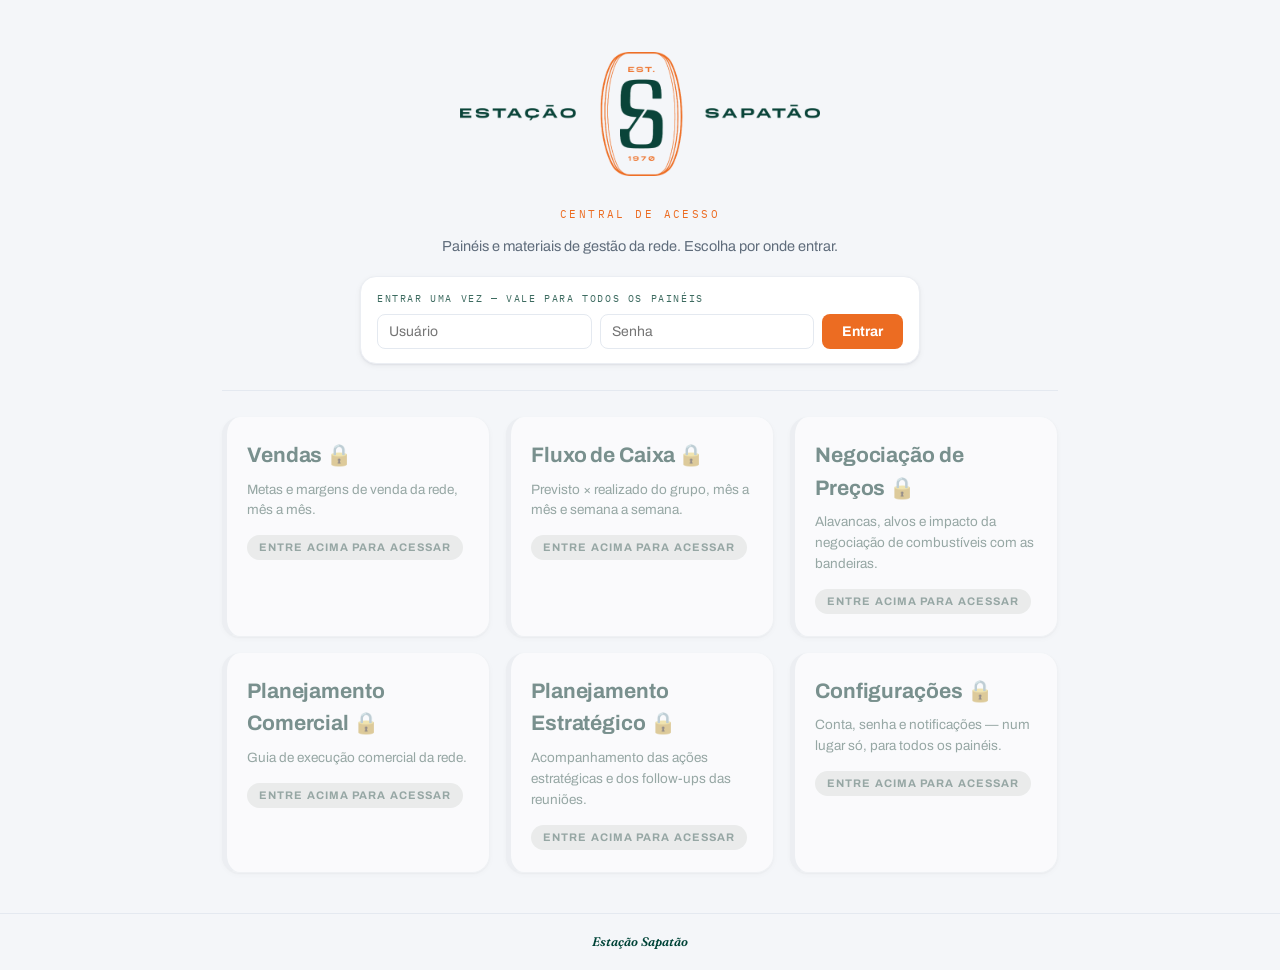
==== configuracoes/index.html @ ee051cf7 "feat: senha conferida por PBKDF2 com sal por usuário (fim do SHA-256 puro) - auth.js v3: usuarios.js" ====
<!DOCTYPE html>
<html lang="pt-BR">
<head>
<meta charset="UTF-8">
<meta name="viewport" content="width=device-width, initial-scale=1.0">
<meta name="color-scheme" content="light">
<title>Configurações — Estação Sapatão</title>
<meta name="theme-color" content="#004438">
<link rel="icon" href="data:image/svg+xml,%3Csvg%20xmlns%3D%22http%3A//www.w3.org/2000/svg%22%20viewBox%3D%220%200%20512%20512%22%3E%20%3Cdefs%3E%20%3ClinearGradient%20id%3D%22bg%22%20x1%3D%220%22%20y1%3D%220%22%20x2%3D%221%22%20y2%3D%221%22%3E%20%3Cstop%20offset%3D%220%22%20stop-color%3D%22%230B5748%22/%3E%20%3Cstop%20offset%3D%221%22%20stop-color%3D%22%2300332A%22/%3E%20%3C/linearGradient%3E%20%3C/defs%3E%20%3Crect%20width%3D%22512%22%20height%3D%22512%22%20fill%3D%22url(%23bg)%22/%3E%20%3Ccircle%20cx%3D%22256%22%20cy%3D%22186%22%20r%3D%2278%22%20fill%3D%22none%22%20stroke%3D%22%23F5F3EC%22%20stroke-width%3D%2230%22/%3E%20%3Cpath%20d%3D%22M130%20420%20q126%20-150%20252%200%22%20fill%3D%22none%22%20stroke%3D%22%23F5F3EC%22%20stroke-width%3D%2230%22%20stroke-linecap%3D%22round%22/%3E%20%3Ccircle%20cx%3D%22256%22%20cy%3D%22186%22%20r%3D%2226%22%20fill%3D%22%23EC6C22%22/%3E%20%3C/svg%3E">
<link rel="preconnect" href="https://fonts.googleapis.com">
<link href="https://fonts.googleapis.com/css2?family=Fraunces:ital,opsz,wght@0,9..144,600;1,9..144,600&family=Archivo:wght@400;500;600;700&family=IBM+Plex+Mono:wght@500;600&display=swap" rel="stylesheet">
<script>window.SAPATAO_APP='config';</script>
<script src="../roadmap/auth.js"></script>
<style>
:root{
  color-scheme:light;
  --fundo:#EBEBEA;--card:#FFFFFF;--verde:#004438;--verde-escuro:#00352C;--verde-suave:#3D6B60;
  --laranja:#EC6C22;--laranja-escuro:#C2531A;--linha:#D8D8D3;
}
*{margin:0;padding:0;box-sizing:border-box}
body{font-family:'Archivo',sans-serif;background:var(--fundo);color:var(--verde);line-height:1.55;font-size:15.5px}
.wrap{max-width:760px;margin:0 auto;padding:30px 18px 70px}
.eyebrow{font-family:'IBM Plex Mono',monospace;font-size:11px;letter-spacing:.2em;text-transform:uppercase;color:var(--laranja);margin-bottom:10px}
h1{font-family:'Fraunces',serif;font-weight:600;font-size:clamp(27px,5vw,38px);line-height:1.1}
h1 span{color:var(--laranja);font-style:italic}
.sub{color:var(--verde-suave);margin-top:10px;font-size:14.5px}
h3{font-family:'Archivo',sans-serif;font-weight:700;font-size:13px;text-transform:uppercase;letter-spacing:.14em;color:var(--laranja-escuro);margin:26px 0 8px;border-bottom:2px solid var(--laranja);display:inline-block;padding-bottom:3px}
.card{background:var(--card);border:1px solid var(--linha);border-radius:10px;padding:16px 18px;margin:10px 0}
.lead{color:var(--verde-suave);font-size:14px;margin-bottom:10px}
.pill{display:inline-block;font-family:'IBM Plex Mono',monospace;font-size:11px;font-weight:600;letter-spacing:.06em;padding:2px 8px;border-radius:20px;background:#E3EAE7;color:var(--verde);text-transform:uppercase}
.pill.ok{background:#E7F2EA;color:#1D6B3C}
.pill.off{background:#F9DEDC;color:#8C1D18}
table{width:100%;border-collapse:collapse;font-size:13px}
th{font-weight:700;text-transform:uppercase;letter-spacing:.08em;font-size:10.5px;text-align:left;background:#F4F4F2;color:var(--verde);padding:8px;border-bottom:2px solid var(--laranja)}
td{padding:8px;border-bottom:1px solid var(--linha);vertical-align:middle;white-space:nowrap}
tr:last-child td{border-bottom:none}
.tbl{overflow-x:auto;border:1px solid var(--linha);border-radius:10px;background:var(--card)}
.us-tbl select,.us-tbl input[type=text]{font-family:'Archivo',sans-serif;font-size:12.5px;border:1px solid var(--linha);border-radius:6px;padding:5px 7px;background:#fff;color:var(--verde);max-width:130px}
.us-mini{font-family:'Archivo',sans-serif;font-weight:600;font-size:12px;color:var(--verde);background:#fff;border:1px solid var(--linha);border-radius:14px;padding:4px 11px;cursor:pointer}
.us-mini:hover{border-color:var(--verde-suave)}
.campo{width:100%;font-family:'Archivo',sans-serif;font-size:14px;border:1px solid var(--linha);border-radius:8px;padding:9px 11px;background:#fff;color:var(--verde);margin:4px 0}
.campo-mono{font-family:'IBM Plex Mono',monospace;font-size:12.5px}
.btn{font-family:'Archivo',sans-serif;font-weight:700;font-size:13px;color:#fff;background:var(--verde);border:none;border-radius:8px;padding:9px 16px;cursor:pointer;margin-top:8px}
.btn:hover{background:var(--verde-escuro)}
.btn.destaque{background:var(--laranja)}
.btn.sec{background:#fff;color:#8C1D18;border:1px solid #E8B3AE}
.topbar{display:flex;position:sticky;top:0;z-index:70;background:#fff;color:#16211C;padding:12px 16px;align-items:center;gap:12px;min-height:58px;box-sizing:border-box}
.topbar button{background:#fff;border:1px solid #E4E9F0;border-radius:12px;color:#16211C;font-size:18px;line-height:1;padding:6px 10px;cursor:pointer}
.topbar .t{font-family:'Archivo',sans-serif;font-weight:700;font-size:16px;flex:1;color:#16211C}
.campo:focus,.us-tbl select:focus{outline:2px solid var(--laranja);outline-offset:1px}
.zm-seg{display:flex;gap:6px;flex-wrap:wrap}
.zm-seg button{font-family:'Archivo',sans-serif;font-weight:700;font-size:13px;padding:8px 14px;border-radius:999px;border:1px solid #E4E9F0;background:#fff;color:#16211C;cursor:pointer;box-shadow:0 1px 2px rgba(16,24,40,.06)}
.zm-seg button[aria-pressed="true"]{background:var(--laranja);border-color:var(--laranja);color:#fff}
</style>
<link rel="stylesheet" href="../tema.css">
</head>
<body>
<div class="topbar">
  <button type="button" onclick="location.href='../index.html'" aria-label="Voltar à central de acessos" title="Central de acessos">&#8592;</button>
  <div class="t">Configura&ccedil;&otilde;es</div>
</div>
<div class="wrap">
  <div class="eyebrow">Estação Sapatão · Ajustes</div>
  <h1>Configurações</h1>
  <p class="sub">Conta, sincronização e usuários — num lugar só, para todos os painéis.</p>

  <h3>Minha conta</h3>
  <div class="card">
    <p style="margin-bottom:10px">Conectado como <b id="ct-nome">—</b> <span class="pill" id="ct-papel" hidden>admin</span></p>
    <button type="button" class="btn sec" style="margin-top:0" onclick="window.sapataoSair()">Sair — pedir usuário e senha de novo</button>
  </div>
  <div class="card" style="max-width:430px">
    <p class="lead" style="margin-bottom:8px"><b style="color:var(--verde)">Trocar a minha senha.</b> Vale para todos os painéis. Precisa da chave de publicação neste aparelho.</p>
    <input type="password" class="campo" id="sn-atual" placeholder="Senha atual" autocomplete="off">
    <input type="password" class="campo" id="sn-nova" placeholder="Senha nova (mínimo 6 caracteres)" autocomplete="off">
    <input type="password" class="campo" id="sn-conf" placeholder="Repetir a senha nova" autocomplete="off">
    <button type="button" class="btn" id="sn-trocar">Alterar minha senha</button>
    <p class="lead" id="sn-msg" style="margin-top:8px;margin-bottom:0"></p>
  </div>

  <h3>Tamanho na tela</h3>
  <div class="card" style="max-width:520px">
    <p class="lead" style="margin-bottom:10px">Escolha o tamanho dos painéis <b>neste aparelho</b> — fica salvo só neste navegador e vale para todos os painéis. Em telas largas o site já reduz um pouco sozinho; aqui você ajusta por cima.</p>
    <div class="zm-seg" id="zm-seg" role="group" aria-label="Tamanho na tela">
      <button type="button" data-z="0.8">Menor</button>
      <button type="button" data-z="0.9">Compacto</button>
      <button type="button" data-z="1">Padrão</button>
      <button type="button" data-z="1.1">Maior</button>
    </div>
    <p class="lead" id="zm-msg" style="margin-top:8px;margin-bottom:0"></p>
  </div>

  <h3 id="notificacoes">Notificações no celular</h3>
  <div class="card" style="max-width:520px">
    <p class="lead" style="margin-bottom:8px">Receba a notificação oficial do aparelho quando acontecer algo nos painéis: follow-ups, ações concluídas ou reabertas, prazos renegociados e lembretes de prazo. <b>No iPhone:</b> primeiro adicione o site à Tela de Início (Compartilhar &rarr; Adicionar à Tela de Início) e abra por lá.</p>
    <p style="margin-bottom:10px">Neste aparelho: <span class="pill" id="np-status">verificando&hellip;</span></p>
    <button type="button" class="btn" id="np-ativar" hidden>Ativar notificações neste aparelho</button>
    <button type="button" class="btn sec" id="np-desativar" hidden>Desativar neste aparelho</button>
    <div id="np-prefs" hidden style="margin-top:12px">
      <p class="lead" style="margin-bottom:6px"><b style="color:var(--verde)">O que avisar neste aparelho:</b></p>
      <label style="display:block;margin:5px 0;cursor:pointer"><input type="checkbox" id="np-p-fu" checked> Novos follow-ups</label>
      <label style="display:block;margin:5px 0;cursor:pointer"><input type="checkbox" id="np-p-est" checked> Ações concluídas ou reabertas</label>
      <label style="display:block;margin:5px 0;cursor:pointer"><input type="checkbox" id="np-p-rng" checked> Prazos renegociados</label>
      <p class="lead" style="margin:10px 0 2px"><b style="color:var(--verde)">Lembrete diário de prazos:</b></p>
      <label style="display:block;margin:5px 0 5px 18px;cursor:pointer"><input type="checkbox" id="np-p-przo7" checked> 7 dias antes</label>
      <label style="display:block;margin:5px 0 5px 18px;cursor:pointer"><input type="checkbox" id="np-p-przo1" checked> Na véspera</label>
      <label style="display:block;margin:5px 0 5px 18px;cursor:pointer"><input type="checkbox" id="np-p-przo0" checked> No dia do vencimento</label>
      <label style="display:block;margin:5px 0 5px 18px;cursor:pointer"><input type="checkbox" id="np-p-przoat" checked> Quando atrasar</label>
    </div>
    <p class="lead" id="np-msg" style="margin-top:8px;margin-bottom:0"></p>
  </div>

  <div id="sec-admin" hidden>
    <h3>Sincronização (nuvem)</h3>
    <div class="card">
      <p style="margin-bottom:6px">Chave de publicação neste aparelho: <span class="pill" id="cs-token">—</span></p>
      <p style="margin-bottom:10px">Chave dos dados (criptografia) neste aparelho: <span class="pill" id="cs-dek">—</span></p>
      <div id="cs-tem" hidden>
        <button type="button" class="btn sec" style="margin-top:0" id="cs-remover">Remover a chave de publicação deste aparelho</button>
      </div>
      <div id="cs-sem" hidden>
        <p class="lead">Cole a chave de publicação (fine-grained token do GitHub, Contents Read/Write só neste repositório):</p>
        <input type="password" class="campo campo-mono" id="cs-campo" placeholder="Chave de publicação" autocomplete="off">
        <button type="button" class="btn" id="cs-salvar">Salvar chave neste aparelho</button>
      </div>
      <p class="lead" id="cs-msg" style="margin-top:8px;margin-bottom:0"></p>
    </div>

    <h3>Fluxo de Caixa</h3>
    <div class="card" style="max-width:520px">
      <p class="lead" style="margin-bottom:8px">Publique a versão mais nova da ferramenta — escolha o arquivo <b>fluxo_caixa_rede.html</b>. Ele é comprimido e cifrado aqui no navegador antes de subir; só quem tem a chave dos dados consegue abrir.</p>
      <input type="file" id="fx-arq" accept=".html,text/html" style="margin:6px 0 10px;max-width:100%">
      <button type="button" class="btn" id="fx-publicar" style="margin-top:0">Cifrar e publicar</button>
      <p class="lead" id="fx-msg" style="margin-top:8px;margin-bottom:0"></p>
    </div>

    <h3>Negociação de Preços</h3>
    <div class="card" style="max-width:520px">
      <p class="lead" style="margin-bottom:8px">Publique a versão mais nova da ferramenta de negociação — escolha o arquivo <b>HTML</b> exportado do Claude (Cowork). Ele é comprimido e cifrado aqui no navegador antes de subir; só quem tem a chave dos dados consegue abrir.</p>
      <input type="file" id="ng-arq" accept=".html,text/html" style="margin:6px 0 10px;max-width:100%">
      <button type="button" class="btn" id="ng-publicar" style="margin-top:0">Cifrar e publicar</button>
      <p class="lead" id="ng-msg" style="margin-top:8px;margin-bottom:0"></p>
    </div>

    <h3>Vendas</h3>
    <div class="card" style="max-width:520px">
      <p class="lead" style="margin-bottom:8px">Publique os dados do mês — cole aqui o conteúdo do <b>dados-metas-margens.json</b> gerado a partir do relatório do Argo (ou escolha o arquivo). Ele é cifrado aqui no navegador antes de subir; só quem tem a chave dos dados consegue abrir. As regras de preparação estão em <b>painel-operacional-regras.md</b>.</p>
      <textarea id="op-txt" rows="6" spellcheck="false" placeholder='Cole o JSON aqui — começa com {"meta": …' style="width:100%;box-sizing:border-box;font-family:'IBM Plex Mono',monospace;font-size:12px;line-height:1.4;padding:10px 12px;border:1px solid #E4E9F0;border-radius:12px;background:#fff;color:#16211C;resize:vertical;margin:6px 0 8px"></textarea>
      <div style="display:flex;gap:8px;flex-wrap:wrap;align-items:center;margin-bottom:10px">
        <button type="button" class="btn" id="op-colar" style="margin-top:0;background:#fff;color:#16211C;border:1px solid #E4E9F0">Colar da área de transferência</button>
        <span class="lead" style="margin:0">ou</span>
        <input type="file" id="op-arq" accept=".json,application/json" style="max-width:100%">
      </div>
      <button type="button" class="btn" id="op-publicar" style="margin-top:0">Cifrar e publicar</button>
      <p class="lead" id="op-msg" style="margin-top:8px;margin-bottom:0"></p>
    </div>

    <h3>Usuários e permissões</h3>
    <p class="lead">Cada pessoa entra com o próprio usuário e senha. Permissão por painel: em Vendas, no Fluxo de Caixa e na Negociação de Preços é <b>Acessa</b> ou <b>Sem acesso</b>; nos Planejamentos é <b>Edita</b>, <b>Só follow-ups</b> (só no Estratégico), <b>Só lê</b> ou <b>Sem acesso</b>. Admin acessa e edita tudo.</p>
    <div class="card">
      <div class="tbl"><table class="us-tbl" id="us-tbl"></table></div>
      <div style="margin-top:10px;display:flex;gap:8px;flex-wrap:wrap">
        <button type="button" class="btn" id="us-add" style="margin-top:0">+ Adicionar usuário</button>
        <button type="button" class="btn destaque" id="us-salvar" style="margin-top:0">Salvar alterações</button>
      </div>
      <p class="lead" id="us-msg" style="margin-top:10px;margin-bottom:0"></p>
    </div>
  </div>
</div>

<script>
(function(){
const API_US='https://api.github.com/repos/samuelfelipe-sketch/painel-estacao-operacional/contents/roadmap/usuarios.json';
function b64enc(str){return btoa(unescape(encodeURIComponent(str)));}
function b64dec(str){return decodeURIComponent(escape(atob(str.replace(/\s/g,''))));}
function esc(s){return (s||'').replace(/&/g,'&amp;').replace(/</g,'&lt;').replace(/>/g,'&gt;').replace(/"/g,'&quot;');}
function token(){return window.sapataoChave.token();}

function pinta(){
  const A=window.sapataoAuth;
  if(A&&A.user){
    document.getElementById('ct-nome').textContent=A.user.nome;
    document.getElementById('ct-papel').hidden=!A.user.admin;
    document.getElementById('sec-admin').hidden=!A.user.admin;
    if(A.user.admin){pintaChaves();usCarrega();}
  }
}
function pintaChaves(){
  const t=!!token(),d=!!window.sapataoCofre.dek();
  const ct=document.getElementById('cs-token');ct.textContent=t?'presente':'ausente';ct.className='pill '+(t?'ok':'off');
  const cd=document.getElementById('cs-dek');cd.textContent=d?'presente':'ausente';cd.className='pill '+(d?'ok':'off');
  document.getElementById('cs-tem').hidden=!t;
  document.getElementById('cs-sem').hidden=t;
}
function csDiz(t,erro){const m=document.getElementById('cs-msg');m.textContent=t;m.style.color=erro?'#8C1D18':'#1D6B3C';}
document.getElementById('cs-salvar').addEventListener('click',async ()=>{
  const v=document.getElementById('cs-campo').value.trim();
  if(!v){document.getElementById('cs-campo').focus();return;}
  window.sapataoChave.grava(v);
  document.getElementById('cs-campo').value='';
  const A=window.sapataoAuth;
  if(!window.sapataoCofre.dek())await window.sapataoCofre.baixaDekPeloToken();
  if(A&&A.pw){
    const ok=await window.sapataoChave.garante();
    csDiz(ok?'Chave salva e guardada na nuvem — seus outros aparelhos recebem ao entrar com a senha.':'Chave salva neste aparelho.');
  }else csDiz('Chave salva neste aparelho. Para guardá-la na nuvem, saia e entre com a senha e cole de novo.');
  pintaChaves();
});
document.getElementById('cs-remover').addEventListener('click',()=>{
  window.sapataoChave.grava('');
  csDiz('Chave de publicação removida deste aparelho.');
  pintaChaves();
});

/* ---- minha senha ---- */
const snMsg=document.getElementById('sn-msg'),snBtn=document.getElementById('sn-trocar');
function snDiz(t,erro){snMsg.textContent=t;snMsg.style.color=erro?'#8C1D18':'#1D6B3C';}
async function usuariosDoRepo(){
  const h={'Accept':'application/vnd.github+json'};
  if(token())h['Authorization']='Bearer '+token();
  const g=await fetch(API_US+'?ref=main&t='+Date.now(),{headers:h,cache:'no-store'});
  if(g.status===401||g.status===403)throw new Error('a chave de publicação é inválida ou expirou');
  if(!g.ok)throw new Error('HTTP '+g.status+' ao ler os usuários');
  const j=await g.json();
  return{sha:j.sha,doc:JSON.parse(b64dec(j.content))};
}
async function gravaUsuarios(doc,sha,msg){
  const h={'Accept':'application/vnd.github+json','Authorization':'Bearer '+token(),'Content-Type':'application/json'};
  const r=await fetch(API_US,{method:'PUT',headers:h,body:JSON.stringify({message:msg,branch:'main',content:b64enc(JSON.stringify(doc,null,1)),sha:sha})});
  if(r.status===401||r.status===403)throw new Error('a chave de publicação é inválida ou expirou');
  if(!r.ok)throw new Error('HTTP '+r.status+' ao gravar');
  try{localStorage.setItem('sapatao-usuarios-cache-v1',JSON.stringify({v:1,usuarios:doc.usuarios}));}catch(e){}
}
snBtn.addEventListener('click',async ()=>{
  const A=window.sapataoAuth;
  const atual=document.getElementById('sn-atual').value;
  const nova=document.getElementById('sn-nova').value;
  const conf=document.getElementById('sn-conf').value;
  if(!A||!A.user){snDiz('Recarregue a página e tente de novo.',true);return;}
  if(!token()){snDiz('Este aparelho precisa da chave de publicação para gravar a senha — fale com o administrador.',true);return;}
  if(nova.length<6){snDiz('A senha nova precisa de pelo menos 6 caracteres.',true);return;}
  if(nova!==conf){snDiz('A confirmação não bate com a senha nova.',true);return;}
  snBtn.disabled=true;snDiz('Gravando senha nova…');
  try{
    const{sha,doc}=await usuariosDoRepo();
    const eu=(doc.usuarios||[]).find(u=>u.id===A.user.id);
    if(!eu)throw new Error('seu usuário não está na lista');
    if(!(await A.confere(eu,atual))){snBtn.disabled=false;snDiz('A senha atual não confere.',true);return;}
    await A.defineSenha(eu,nova);
    await gravaUsuarios(doc,sha,'chore: altera a senha do usuário '+eu.nome+' (via Configurações)');
    const sess=JSON.stringify({u:eu.id,h:A.verif(eu)});
    try{
      if(sessionStorage.getItem(A.chave))sessionStorage.setItem(A.chave,sess);
      if(localStorage.getItem(A.chave))localStorage.setItem(A.chave,sess);
    }catch(e){}
    A.user.kdf=eu.kdf;delete A.user.hash;A.pw=nova;
    window.sapataoChave.garante();
    ['sn-atual','sn-nova','sn-conf'].forEach(i=>document.getElementById(i).value='');
    snDiz('Senha alterada! Este aparelho continua conectado; os seus outros aparelhos vão pedir a senha nova.');
  }catch(e){snDiz('Não consegui gravar ('+e.message+').',true);}
  snBtn.disabled=false;
});

/* ---- administração de usuários (admin) ---- */
const usTbl=document.getElementById('us-tbl'),usMsg=document.getElementById('us-msg');
let usDoc=null,usSha=null,usEnvelopes=[],usPend=[];
function usDiz(t,erro){usMsg.textContent=t;usMsg.style.color=erro?'#8C1D18':'#1D6B3C';}
const PERMS=[['edita','Edita'],['le','Só lê'],['nao','Sem acesso']];
const PERMS_PE=[['edita','Edita'],['followup','Só follow-ups'],['le','Só lê'],['nao','Sem acesso']];
const PERMS_FLUXO=[['le','Acessa'],['nao','Sem acesso']];
const PERMS_OPER=[['le','Acessa'],['nao','Sem acesso']];
function sel(v,cls,i,ops){return '<select class="'+cls+'" data-i="'+i+'">'+(ops||PERMS).map(p=>'<option value="'+p[0]+'"'+(v===p[0]?' selected':'')+'>'+p[1]+'</option>').join('')+'</select>';}
function usRender(){
  if(!usDoc)return;
  usTbl.innerHTML='<tr><th>Usuário</th><th>Vendas</th><th>Fluxo de Caixa</th><th>Negociação</th><th>Plan. Comercial</th><th>Plan. Estratégico</th><th>Admin</th><th>Ativo</th><th>Senha</th></tr>'
    +usDoc.usuarios.map((u,i)=>{
      const p=u.perm||{};
      return '<tr><td><input type="text" class="us-nome" data-i="'+i+'" value="'+esc(u.nome)+'"></td>'
        +'<td>'+(u.admin?'<span class="pill">acessa</span>':sel(p.operacional||'nao','us-oper',i,PERMS_OPER))+'</td>'
        +'<td>'+(u.admin?'<span class="pill">acessa</span>':sel(p.fluxo||'nao','us-fluxo',i,PERMS_FLUXO))+'</td>'
        +'<td>'+(u.admin?'<span class="pill">acessa</span>':sel(p.negociacao||'nao','us-neg',i,PERMS_FLUXO))+'</td>'
        +'<td>'+(u.admin?'<span class="pill">edita</span>':sel(p.roadmap||'nao','us-roadmap',i))+'</td>'
        +'<td>'+(u.admin?'<span class="pill">edita</span>':sel(p.pe||'nao','us-pe',i,PERMS_PE))+'</td>'
        +'<td><input type="checkbox" class="us-admin" data-i="'+i+'"'+(u.admin?' checked':'')+'></td>'
        +'<td><input type="checkbox" class="us-ativo" data-i="'+i+'"'+(u.ativo!==false?' checked':'')+'></td>'
        +'<td><button type="button" class="us-mini us-senha" data-i="'+i+'">redefinir</button></td></tr>';
    }).join('');
}
async function usCarrega(){
  try{const r=await usuariosDoRepo();usDoc=r.doc;usSha=r.sha;usRender();usDiz('');}
  catch(e){usDiz('Não consegui carregar a lista ('+e.message+').',true);}
}
function usId(nome){
  const base=nome.toLowerCase().normalize('NFD').replace(/[̀-ͯ]/g,'').replace(/[^a-z0-9]+/g,'-').replace(/^-+|-+$/g,'')||'usuario';
  let id=base,n=2;
  while(usDoc.usuarios.some(u=>u.id===id)){id=base+'-'+n;n++;}
  return id;
}
usTbl.addEventListener('change',ev=>{
  const i=+ev.target.dataset.i,u=usDoc&&usDoc.usuarios[i];if(!u)return;
  u.perm=u.perm||{};
  if(ev.target.classList.contains('us-nome'))u.nome=ev.target.value.trim()||u.nome;
  if(ev.target.classList.contains('us-roadmap'))u.perm.roadmap=ev.target.value;
  if(ev.target.classList.contains('us-pe'))u.perm.pe=ev.target.value;
  if(ev.target.classList.contains('us-fluxo'))u.perm.fluxo=ev.target.value;
  if(ev.target.classList.contains('us-neg'))u.perm.negociacao=ev.target.value;
  if(ev.target.classList.contains('us-oper'))u.perm.operacional=ev.target.value;
  if(ev.target.classList.contains('us-admin')){u.admin=ev.target.checked;usRender();}
  if(ev.target.classList.contains('us-ativo'))u.ativo=ev.target.checked;
});
usTbl.addEventListener('click',ev=>{
  if(!ev.target.classList.contains('us-senha'))return;
  const i=+ev.target.dataset.i,u=usDoc.usuarios[i];
  const s=prompt('Nova senha para '+u.nome+' (mínimo 6 caracteres):');
  if(s===null)return;
  if(s.length<6){usDiz('Senha muito curta — nada foi alterado.',true);return;}
  usDiz('Preparando a senha de '+u.nome+'…');
  usPend.push(window.sapataoAuth.defineSenha(u,s).then(()=>{
    usEnvelopes.push({id:u.id,senha:s});
    usDiz('Senha de '+u.nome+' pronta — clique em "Salvar alterações" para gravar.');
  }));
});
document.getElementById('us-add').addEventListener('click',()=>{
  if(!usDoc)return;
  const nome=prompt('Nome do novo usuário:');
  if(!nome||!nome.trim())return;
  const s=prompt('Senha inicial de '+nome.trim()+' (mínimo 6 caracteres):');
  if(s===null)return;
  if(s.length<6){usDiz('Senha muito curta — usuário não criado.',true);return;}
  const novoId=usId(nome.trim());
  const novo={id:novoId,nome:nome.trim(),admin:false,ativo:true,perm:{roadmap:'le',pe:'le',fluxo:'nao',operacional:'nao',negociacao:'nao'}};
  usDiz('Preparando o usuário '+novo.nome+'…');
  usPend.push(window.sapataoAuth.defineSenha(novo,s).then(()=>{
    usDoc.usuarios.push(novo);
    usEnvelopes.push({id:novoId,senha:s});
    usRender();
    usDiz('Usuário criado com permissão "Só lê" nos dois painéis — ajuste e clique em "Salvar alterações".');
  }));
});
document.getElementById('us-salvar').addEventListener('click',async ()=>{
  const A=window.sapataoAuth;
  if(!usDoc)return;
  if(!token()){usDiz('Este aparelho precisa da chave de publicação para gravar.',true);return;}
  const eu=usDoc.usuarios.find(u=>u.id===A.user.id);
  if(eu){eu.admin=true;eu.ativo=true;} /* ninguém se tranca para fora */
  if(!usDoc.usuarios.some(u=>u.admin&&u.ativo!==false)){usDiz('É preciso ter ao menos um admin ativo.',true);return;}
  usDiz('Gravando…');
  try{
    /* senhas redefinidas/criadas ainda sendo preparadas (PBKDF2) entram antes de gravar */
    const pend=usPend;usPend=[];await Promise.all(pend);
    await gravaUsuarios(usDoc,usSha,'chore: atualiza usuários e permissões (via Configurações)');
    A.usuarios=usDoc.usuarios;
    /* envelope da chave (token + chave dos dados) para cada senha criada/redefinida */
    for(const env of usEnvelopes)await window.sapataoChave.garantePara(env.id,env.senha);
    usEnvelopes=[];
    usDiz('Usuários gravados! As permissões valem no próximo acesso de cada um.');
    usCarrega();
  }catch(e){usDiz('Não consegui gravar ('+e.message+').',true);}
});

/* --- Tamanho na tela (preferência deste aparelho; o auth.js aplica em todo painel) --- */
(function(){
  const seg=document.getElementById('zm-seg'),msg=document.getElementById('zm-msg');
  if(!seg||!window.sapataoZoom)return;
  function pinta(){const v=window.sapataoZoom.valor();seg.querySelectorAll('button').forEach(b=>b.setAttribute('aria-pressed',String(parseFloat(b.dataset.z)===v)));}
  seg.addEventListener('click',ev=>{
    const b=ev.target.closest('button[data-z]');if(!b)return;
    const v=window.sapataoZoom.define(b.dataset.z);pinta();
    msg.textContent=v===1?'Tamanho padrão neste aparelho.':'Aplicado neste aparelho: '+Math.round(v*100)+'%. Vale para todos os painéis.';
  });
  pinta();
})();

/* --- Vendas (ex-Painel Operacional): publicar os dados do mês (JSON do Argo, cifrado) --- */
/* aceita o JSON colado na caixa ou, se ela estiver vazia, o arquivo escolhido */
function opResumo(d){return (d.meta&&d.meta.mes_rotulo?d.meta.mes_rotulo:'mês sem rótulo')+' · corte '+(d.meta&&d.meta.data||'?')+' · '+(Array.isArray(d.linhas)?d.linhas.length:0)+' linhas'+(d.decomp?' · com decomposição':'');}
function opConfere(){
  const msgEl=document.getElementById('op-msg'), t=document.getElementById('op-txt').value.trim();
  if(!t){msgEl.textContent='';return;}
  try{const d=JSON.parse(t);
    if(!d||!d.meta||!d.fat||!d.linhas){msgEl.textContent='Esse JSON não parece ser o do painel (faltam meta/linhas/fat).';return;}
    msgEl.textContent='JSON ok: '+opResumo(d)+'. Pode publicar.';
  }catch(e){msgEl.textContent='O texto colado não é um JSON válido — confira se copiou o arquivo inteiro.';}
}
document.getElementById('op-txt').addEventListener('input',opConfere);
document.getElementById('op-colar').addEventListener('click',async()=>{
  const msgEl=document.getElementById('op-msg');
  try{
    if(!navigator.clipboard||!navigator.clipboard.readText)throw new Error('sem acesso');
    const t=await navigator.clipboard.readText();
    if(!t.trim()){msgEl.textContent='A área de transferência está vazia.';return;}
    document.getElementById('op-txt').value=t;opConfere();
  }catch(e){msgEl.textContent='O navegador não liberou a área de transferência — toque na caixa acima e cole (Ctrl+V / segurar e Colar).';}
});
document.getElementById('op-publicar').addEventListener('click',async()=>{
  const msgEl=document.getElementById('op-msg');
  const colado=document.getElementById('op-txt').value.trim();
  const f=document.getElementById('op-arq').files[0];
  if(!colado&&!f){msgEl.textContent='Cole o JSON ou escolha o arquivo primeiro.';return;}
  const tok=token();
  if(!tok){msgEl.textContent='Este aparelho não tem a chave de publicação — saia e entre com a senha na central.';return;}
  if(!window.sapataoCofre.dek()){msgEl.textContent='Este aparelho não tem a chave dos dados — saia e entre com a senha na central.';return;}
  msgEl.textContent='Cifrando e publicando…';
  try{
    let dados;
    try{dados=JSON.parse(colado||await f.text());}catch(e){msgEl.textContent=colado?'O texto colado não é um JSON válido.':'Esse arquivo não é um JSON válido.';return;}
    if(!dados||!dados.meta||!dados.fat||!dados.linhas){msgEl.textContent='Esse JSON não parece ser o do painel (faltam meta/linhas/fat).';return;}
    const cifrado=await window.sapataoCofre.cifra(dados);
    const url='https://api.github.com/repos/samuelfelipe-sketch/painel-estacao-operacional/contents/operacional-conteudo.json';
    const h={'Accept':'application/vnd.github+json','Authorization':'Bearer '+tok,'Content-Type':'application/json'};
    let sha=null;
    try{const g=await fetch(url+'?ref=main&t='+Date.now(),{headers:h,cache:'no-store'});if(g.ok)sha=(await g.json()).sha;}catch(e){}
    const body={message:'chore: publica os dados do painel Vendas (manual)',branch:'main',content:b64enc(JSON.stringify(cifrado))};
    if(sha)body.sha=sha;
    const r=await fetch(url,{method:'PUT',headers:h,body:JSON.stringify(body)});
    if(!r.ok)throw new Error('HTTP '+r.status);
    try{localStorage.setItem('sapatao-conteudo-operacional-v1',JSON.stringify(cifrado));}catch(e){}
    document.getElementById('op-txt').value='';
    msgEl.textContent='Publicado ('+opResumo(dados)+')! O painel Vendas abre o mês novo em ~1–2 minutos.';
  }catch(e){msgEl.textContent='Não consegui publicar ('+e.message+').';}
});

/* --- Fluxo de Caixa: publicar a ferramenta (mesmo fluxo do fluxo/?publicar) --- */
async function fxGzipB64(str){
  const cs=new CompressionStream('gzip');
  const ab=await new Response(new Blob([str]).stream().pipeThrough(cs)).arrayBuffer();
  let s='';new Uint8Array(ab).forEach(b=>s+=String.fromCharCode(b));return btoa(s);
}
/* as duas ferramentas publicadas como HTML cifrado (Fluxo de Caixa e
   Negociação de Preços) usam o mesmo caminho: gzip + cofre + PUT no repo */
const FERRAMENTAS={
  fx:{path:'fluxo/dados.enc.json',cache:'sapatao-fluxo-v1',commit:'chore: publica a ferramenta do Fluxo de Caixa (manual)',ok:'Publicado! O painel do Fluxo abre a versão nova em ~1–2 minutos.'},
  ng:{path:'negociacao/dados.enc.json',cache:'sapatao-negociacao-v1',commit:'chore: publica a ferramenta de Negociação de Preços (manual)',ok:'Publicado! O painel de Negociação abre a versão nova em ~1–2 minutos.'}
};
Object.keys(FERRAMENTAS).forEach(function(k){
 const F=FERRAMENTAS[k];
 document.getElementById(k+'-publicar').addEventListener('click',async()=>{
  const msgEl=document.getElementById(k+'-msg');
  const f=document.getElementById(k+'-arq').files[0];
  if(!f){msgEl.textContent='Escolha o arquivo primeiro.';return;}
  const tok=token();
  if(!tok){msgEl.textContent='Este aparelho não tem a chave de publicação — saia e entre com a senha na central.';return;}
  if(!window.sapataoCofre.dek()){msgEl.textContent='Este aparelho não tem a chave dos dados — saia e entre com a senha na central.';return;}
  msgEl.textContent='Cifrando e publicando…';
  try{
    const html=await f.text();
    if(!/<html|<body|<!doctype/i.test(html.slice(0,2000))){msgEl.textContent='Esse arquivo não parece ser a ferramenta (esperava um HTML).';return;}
    const carga={v:1,em:new Date().toISOString().slice(0,16)};
    if(window.CompressionStream)carga.gz=await fxGzipB64(html);else carga.html=html;
    const cifrado=await window.sapataoCofre.cifra(carga);
    const url='https://api.github.com/repos/samuelfelipe-sketch/painel-estacao-operacional/contents/'+F.path;
    const h={'Accept':'application/vnd.github+json','Authorization':'Bearer '+tok,'Content-Type':'application/json'};
    let sha=null;
    try{const g=await fetch(url+'?ref=main&t='+Date.now(),{headers:h,cache:'no-store'});if(g.ok)sha=(await g.json()).sha;}catch(e){}
    const body={message:F.commit,branch:'main',content:b64enc(JSON.stringify(cifrado))};
    if(sha)body.sha=sha;
    const r=await fetch(url,{method:'PUT',headers:h,body:JSON.stringify(body)});
    if(!r.ok)throw new Error('HTTP '+r.status);
    try{localStorage.setItem(F.cache,JSON.stringify(cifrado));}catch(e){}
    msgEl.textContent=F.ok;
  }catch(e){msgEl.textContent='Não consegui publicar ('+e.message+').';}
 });
});

pinta();
document.addEventListener('sapatao-auth',pinta);
document.addEventListener('sapatao-login',()=>{window.sapataoChave.busca().then(()=>{pinta();});});

/* ============ Notificações push nativas (Web App) ============
   O aparelho se inscreve no push do navegador; a inscrição vai CIFRADA
   (AES-GCM + RSA-OAEP, chave pública abaixo) para roadmap/push-subs.json.
   Quem envia é o workflow do GitHub, com as chaves privadas guardadas
   como segredos do repositório — nada sensível fica público. */
const VAPID_PUB='BEduLLWzJ5vBcC6wgokW5Yq_NL-x8y5nDtzfUQqvmXdXwQVb0j2dRO-OHCkCzoouyhH0KhS1EQEwY3ECDx_V_Hc';
const SUBS_PUB_JWK={"kty":"RSA","n":"[base64]","e":"AQAB"};
const API_SUBS='https://api.github.com/repos/samuelfelipe-sketch/painel-estacao-operacional/contents/roadmap/push-subs.json';
const LS_PUSH='sapatao-push-id';
const npStatus=document.getElementById('np-status'),npAtivar=document.getElementById('np-ativar'),npDesativar=document.getElementById('np-desativar'),npMsg=document.getElementById('np-msg');
const npPrefs=document.getElementById('np-prefs'),npPFu=document.getElementById('np-p-fu'),npPEst=document.getElementById('np-p-est'),npPRng=document.getElementById('np-p-rng');
const npP7=document.getElementById('np-p-przo7'),npP1=document.getElementById('np-p-przo1'),npP0=document.getElementById('np-p-przo0'),npPAt=document.getElementById('np-p-przoat');
function npDiz(t,erro){if(npMsg){npMsg.textContent=t;npMsg.style.color=erro?'#8C1D18':'#1D6B3C';}}
function pushSuportado(){return 'serviceWorker' in navigator&&'PushManager' in window&&'Notification' in window;}
function b64uToU8(s){s=s.replace(/-/g,'+').replace(/_/g,'/');const pad='='.repeat((4-s.length%4)%4);return Uint8Array.from(atob(s+pad),c=>c.charCodeAt(0));}
function u8b64(buf){const u=new Uint8Array(buf);let s='';for(let i=0;i<u.length;i++)s+=String.fromCharCode(u[i]);return btoa(s);}
async function cifraSub(texto){
  const aes=await crypto.subtle.generateKey({name:'AES-GCM',length:256},true,['encrypt']);
  const iv=crypto.getRandomValues(new Uint8Array(12));
  const ct=await crypto.subtle.encrypt({name:'AES-GCM',iv:iv},aes,new TextEncoder().encode(texto));
  const rsa=await crypto.subtle.importKey('jwk',Object.assign({alg:'RSA-OAEP-256',ext:true},SUBS_PUB_JWK),{name:'RSA-OAEP',hash:'SHA-256'},false,['encrypt']);
  const raw=await crypto.subtle.exportKey('raw',aes);
  const ek=await crypto.subtle.encrypt({name:'RSA-OAEP'},rsa,raw);
  return {ek:u8b64(ek),iv:u8b64(iv),ct:u8b64(ct)};
}
async function subsDoc(){
  const h={'Accept':'application/vnd.github+json','Authorization':'Bearer '+token()};
  const g=await fetch(API_SUBS+'?ref=main&t='+Date.now(),{headers:h,cache:'no-store'});
  if(g.status===404)return{sha:null,doc:{v:1,subs:{}}};
  if(!g.ok)throw new Error('HTTP '+g.status);
  const j=await g.json();
  return{sha:j.sha,doc:JSON.parse(decodeURIComponent(escape(atob(j.content.replace(/\s/g,'')))))};
}
async function gravaSubs(doc,sha,msg){
  const h={'Accept':'application/vnd.github+json','Authorization':'Bearer '+token(),'Content-Type':'application/json'};
  const body={message:msg,branch:'main',content:b64enc(JSON.stringify(doc,null,1))};
  if(sha)body.sha=sha;
  const r=await fetch(API_SUBS,{method:'PUT',headers:h,body:JSON.stringify(body)});
  if(!r.ok)throw new Error('HTTP '+r.status+' ao gravar');
}
async function npPinta(){
  if(!npStatus)return;
  if(!pushSuportado()){
    npStatus.textContent='indisponível neste navegador';
    npDiz('No iPhone, adicione o site à Tela de Início e abra por lá — aí o botão aparece.');
    npAtivar.hidden=true;npDesativar.hidden=true;return;
  }
  const reg=await navigator.serviceWorker.getRegistration('../');
  const sub=reg&&await reg.pushManager.getSubscription();
  npStatus.textContent=sub?'ativas':'desligadas';
  npAtivar.hidden=!!sub;npDesativar.hidden=!sub;
  npPrefs.hidden=!sub;
  if(sub)npCarregaPrefs();
}
/* preferências do aparelho (quais avisos receber) — guardadas junto da
   inscrição em push-subs.json; sem marcação = recebe tudo */
let npPrefsProntas=false;
async function npCarregaPrefs(){
  if(npPrefsProntas||!token())return;
  try{
    let id='';try{id=localStorage.getItem(LS_PUSH)||'';}catch(e){}
    if(!id)return;
    const{doc}=await subsDoc();
    const p=(doc.subs[id]&&doc.subs[id].pref)||{};
    npPFu.checked=p.fu!==false;npPEst.checked=p.est!==false;npPRng.checked=p.rng!==false;
    /* pref antiga przo (tudo junto) vale como padrão das quatro novas */
    const base=p.przo!==false;
    npP7.checked=p.przo7!==undefined?p.przo7!==false:base;
    npP1.checked=p.przo1!==undefined?p.przo1!==false:base;
    npP0.checked=p.przo0!==undefined?p.przo0!==false:base;
    npPAt.checked=p.przoAt!==undefined?p.przoAt!==false:base;
    npPrefsProntas=true;
  }catch(e){}
}
async function npSalvaPrefs(){
  if(!token()){npDiz('Sem a chave de publicação neste aparelho, não dá para salvar a preferência.',true);return;}
  try{
    let id='';try{id=localStorage.getItem(LS_PUSH)||'';}catch(e){}
    if(!id)return;
    const{sha,doc}=await subsDoc();
    if(!doc.subs[id])return;
    doc.subs[id].pref={fu:npPFu.checked,est:npPEst.checked,rng:npPRng.checked,przo7:npP7.checked,przo1:npP1.checked,przo0:npP0.checked,przoAt:npPAt.checked};
    await gravaSubs(doc,sha,'chore: ajusta preferências de notificações do aparelho');
    npDiz('Preferência salva.');
  }catch(e){npDiz('Não consegui salvar a preferência ('+e.message+').',true);}
}
if(npPFu)npPFu.addEventListener('change',npSalvaPrefs);
if(npPEst)npPEst.addEventListener('change',npSalvaPrefs);
if(npPRng)npPRng.addEventListener('change',npSalvaPrefs);
[npP7,npP1,npP0,npPAt].forEach(function(el){if(el)el.addEventListener('change',npSalvaPrefs);});
if(npAtivar)npAtivar.addEventListener('click',async()=>{
  const A2=window.sapataoAuth;
  if(!(A2&&A2.user)){npDiz('Entre pela central antes de ativar.',true);return;}
  if(!token()){npDiz('Este aparelho ainda não tem a chave de publicação — saia e entre digitando a senha, e tente de novo.',true);return;}
  npAtivar.disabled=true;npDiz('Ativando…');
  try{
    const reg=await navigator.serviceWorker.register('../sw.js');
    const perm=await Notification.requestPermission();
    if(perm!=='granted'){npDiz('Permissão de notificação negada — libere em Ajustes e tente de novo.',true);npAtivar.disabled=false;return;}
    const sub=await reg.pushManager.subscribe({userVisibleOnly:true,applicationServerKey:b64uToU8(VAPID_PUB)});
    const env=await cifraSub(JSON.stringify(sub.toJSON()));
    let id='';try{id=localStorage.getItem(LS_PUSH)||'';}catch(e){}
    if(!id){id=u8b64(crypto.getRandomValues(new Uint8Array(6))).replace(/[^a-zA-Z0-9]/g,'').slice(0,8)||('ap'+Date.now());}
    const{sha,doc}=await subsDoc();
    doc.subs[id]={u:A2.user.id,em:new Date().toISOString().slice(0,10),pref:{fu:npPFu.checked,est:npPEst.checked,rng:npPRng.checked,przo7:npP7.checked,przo1:npP1.checked,przo0:npP0.checked,przoAt:npPAt.checked},env:env};
    await gravaSubs(doc,sha,'chore: registra aparelho para notificações push');
    try{localStorage.setItem(LS_PUSH,id);}catch(e){}
    npDiz('Notificações ativadas neste aparelho! O próximo aviso dos painéis já chega aqui.');
  }catch(e){npDiz('Não consegui ativar ('+e.message+').',true);}
  npAtivar.disabled=false;npPinta();
});
if(npDesativar)npDesativar.addEventListener('click',async()=>{
  npDesativar.disabled=true;npDiz('Desativando…');
  try{
    const reg=await navigator.serviceWorker.getRegistration('../');
    const sub=reg&&await reg.pushManager.getSubscription();
    if(sub)await sub.unsubscribe();
    let id='';try{id=localStorage.getItem(LS_PUSH)||'';}catch(e){}
    if(id&&token()){
      const{sha,doc}=await subsDoc();
      if(doc.subs[id]){delete doc.subs[id];await gravaSubs(doc,sha,'chore: remove aparelho das notificações push');}
    }
    try{localStorage.removeItem(LS_PUSH);}catch(e){}
    npDiz('Notificações desativadas neste aparelho.');
  }catch(e){npDiz('Não consegui desativar ('+e.message+').',true);}
  npDesativar.disabled=false;npPinta();
});
npPinta();
})();
</script>
</body>
</html>
---- tema.css ----
/* ============================================================
   Tema Dashboard — Estação Sapatão
   Carregado DEPOIS do <style> de cada página: aproxima a central,
   as configurações, o Roadmap Comercial, o Planejamento Estratégico
   e o Plano de Ação do visual do dashboard.estacaosapatao.com.br.
   ============================================================ */
:root{
  --fundo:#F4F6F9;
  --linha:#E4E9F0;
  --tinta:#16211C;        /* títulos e números */
  --tinta-suave:#5F6C7B;  /* subtítulos e textos de apoio */
  --sombra:0 1px 2px rgba(16,24,40,.06),0 2px 6px rgba(16,24,40,.05);
}
body{background:var(--fundo);color:var(--tinta)}

/* ---------- cartões: brancos, bem arredondados, sombra suave ---------- */
.card,details.card,.login-box{border:1px solid #EBEEF3;border-radius:16px;box-shadow:var(--sombra)}
a.card,.card-off{border:1px solid #EBEEF3;border-radius:18px;border-top:none;box-shadow:var(--sombra)}
a.card{border-left:5px solid var(--laranja)}
.card-off{border-left:5px solid var(--linha)}
a.card:hover{box-shadow:0 10px 24px rgba(16,24,40,.10)}

/* ---------- títulos sem serifa, escuros (como no dashboard) ---------- */
h1{font-family:'Archivo',sans-serif;font-weight:800;letter-spacing:-.01em;color:var(--tinta);font-size:clamp(20px,6.5vw,42px);white-space:nowrap}
h1 span{color:var(--laranja);font-style:normal}
h2{font-family:'Archivo',sans-serif;font-weight:700;font-size:24px;letter-spacing:-.005em;color:var(--tinta)}
a.card .t,.card-off .t{font-family:'Archivo',sans-serif;font-weight:700;letter-spacing:-.005em}
.sub,.lead{color:var(--tinta-suave)}

/* rótulos de seção em mono, cinza-azulado ("RITMO MENSAL") */
h3{font-family:'IBM Plex Mono',monospace;font-weight:600;font-size:12px;letter-spacing:.18em;color:var(--tinta-suave);border-bottom:none;padding-bottom:0}

/* ---------- tabelas: cabeçalho verde-escuro, números escuros ---------- */
th{background:var(--verde);color:#fff;font-family:'IBM Plex Mono',monospace;font-weight:600;font-size:10.5px;letter-spacing:.14em;border-bottom:none;padding:10px}
th:first-child{border-radius:10px 0 0 0}
th:last-child{border-radius:0 10px 0 0}
th.th-sort:hover{background:var(--verde-escuro)}
th.th-sort .seta{color:#FFD9BE}
td{color:var(--tinta);border-bottom:1px solid #EEF1F5}

/* ---------- pílulas e selos ---------- */
.pill,.flag,.tag-late,.selo{border-radius:999px;font-weight:700}

/* ---------- KPIs do hero: borda lateral colorida, valor escuro ---------- */
.bomba{border:1px solid #EBEEF3;border-left:5px solid var(--laranja);border-radius:14px;box-shadow:var(--sombra)}
.bomba::before{display:none}
.bomba .lbl{color:var(--tinta-suave)}
.bomba .val{color:var(--tinta)}
.bomba .val small{color:var(--tinta-suave)}

/* ---------- topbar (celular): branca, botão de menu quadrado arredondado ---------- */
.topbar{background:#fff;color:var(--tinta);box-shadow:0 1px 0 #E9EDF2}
.topbar img{display:none} /* o logo horizontal é claro — some no fundo branco */
.topbar .t{font-family:'Archivo',sans-serif;font-weight:700;color:var(--tinta)}
.topbar .t i{color:inherit;font-style:normal}
.topbar button{background:#fff;border:1px solid #E4E9F0;border-radius:12px;color:var(--tinta);box-shadow:var(--sombra)}

/* ---------- menu lateral: logo 20% menor ---------- */
.brand .placa img{max-width:157px}
/* ---------- menu lateral: item ativo em pílula clara ---------- */
.nav-link{border-left:none;border-radius:0 999px 999px 0;margin-right:12px}
.nav-link.active{background:rgba(255,255,255,.12);color:#fff}

/* ---------- botões e chips ---------- */
.btn-print,.ord-btn,.sync-chip{border-radius:14px}
/* atalhos "Abrir Plano de Ação" / "Abrir Ações Estratégicas" no estilo dos
   botões da barra: brancos, quadrados arredondados, sombra suave
   (o !important vence os estilos inline que vêm no conteúdo cifrado) */
.km-btn,button[data-vai]{background:#fff!important;border:1px solid #E4E9F0!important;border-radius:14px!important;color:var(--verde)!important;font-weight:700!important;box-shadow:var(--sombra);padding:13px 26px!important}
.km-btn:hover,button[data-vai]:hover{background:#F7F9FB!important}
.km-btn:active,button[data-vai]:active{background:#EFF2F6!important}
.cfg-btn,.sn-campo,.cfg-token{border-radius:10px}

/* ---------- impressão continua limpa ---------- */
@media print{
  body{background:#fff}
  .card,details.card,a.card,.bomba{box-shadow:none}
}

/* ---------- painel de notificações (sino dos painéis) ---------- */
.notif-scrim{position:fixed;inset:0;background:rgba(15,25,20,.45);z-index:80;display:none}
.notif-scrim.aberta{display:block}
.notif-pane{position:fixed;z-index:81;top:0;right:0;bottom:0;width:min(430px,100%);background:#F4F6F9;box-shadow:-8px 0 30px rgba(20,30,45,.18);display:none;flex-direction:column}
.notif-pane.aberta{display:flex}
.notif-head{display:flex;align-items:center;gap:10px;padding:16px 18px;background:#fff;border-bottom:1px solid #E4E9F0}
.notif-head h2{font-family:'Archivo',sans-serif;font-weight:800;font-size:18px;color:#16211C;margin:0;flex:1}
.notif-x{background:#fff;border:1px solid #E4E9F0;border-radius:10px;font-size:15px;line-height:1;padding:6px 11px;cursor:pointer;color:#16211C}
.notif-lista{flex:1;overflow-y:auto;padding:14px 16px}
.notif-item{background:#fff;border:1px solid #E4E9F0;border-radius:14px;padding:12px 14px;margin-bottom:10px;box-shadow:0 1px 4px rgba(20,30,45,.05);cursor:pointer}
.notif-item:hover{border-color:#C9D2DC}
.notif-item.nova{border-left:4px solid var(--laranja,#EC6C22)}
.notif-meta{font-family:'IBM Plex Mono',monospace;font-size:11.5px;color:#5F6C7B;margin-bottom:5px}
.notif-acao{font-family:'Archivo',sans-serif;font-weight:700;font-size:13.5px;color:var(--verde,#004438);margin-bottom:4px}
.notif-txt{font-size:13.5px;color:#16211C;white-space:pre-wrap}
.notif-vazio{color:#5F6C7B;text-align:center;padding:30px 10px}
.notif-pe{padding:12px 16px;background:#fff;border-top:1px solid #E4E9F0;font-size:13px}
.notif-pe a{color:var(--verde,#004438);font-weight:600}
.sino-b{position:relative}
.sino-dot{position:absolute;top:-6px;right:-6px;min-width:18px;height:18px;border-radius:9px;background:var(--laranja,#EC6C22);color:#fff;font-family:'IBM Plex Mono',monospace;font-size:11px;font-weight:700;display:flex;align-items:center;justify-content:center;padding:0 4px;pointer-events:none}
.sino-dot[hidden]{display:none}

/* ---------- iPad com o site instalado como app ---------- */
/* o iPadOS desenha os controles da janela (as três bolinhas) por cima do
   canto superior esquerdo — a classe app-janela (posta pelo auth.js) abre
   espaço para o botão de voltar em todas as barras */
html.app-janela .topbar{padding-left:92px}
html.app-janela .btn-voltar{left:92px}

/* KPIs do topo são atalhos clicáveis */
#hero-bombas .bomba{cursor:pointer;transition:border-color .15s,transform .12s}
#hero-bombas .bomba:hover{border-color:var(--laranja,#EC6C22);transform:translateY(-1px)}
.sync-chip[hidden]{display:none}

/* ---------- telas largas: densidade ----------
   O site foi desenhado para ~1280–1440px; em monitores maiores tudo cresce
   demais. O zoom escala a página inteira (fontes, cartões, gráficos e o
   iframe do Fluxo) sem reescrever cada regra em px. --zoom-tela vem da
   largura; --zoom-usuario é a escolha por aparelho (Configurações →
   "Tamanho na tela", gravada pelo auth.js), porque a largura em px não
   diz o tamanho físico do monitor. O produto fica em --zoom porque, sob
   zoom, 100vh passa a valer viewport×zoom: as alturas de tela (menu
   lateral, iframe) dividem por ele. */
:root{--zoom-tela:1;--zoom:calc(var(--zoom-tela) * var(--zoom-usuario,1))}
@media (min-width:1500px){:root{--zoom-tela:.85}}
@media (min-width:1800px){:root{--zoom-tela:.78}}
@media (min-width:2200px){:root{--zoom-tela:.72}}
@media print{:root{--zoom-tela:1;--zoom-usuario:1}}
body{zoom:var(--zoom)}
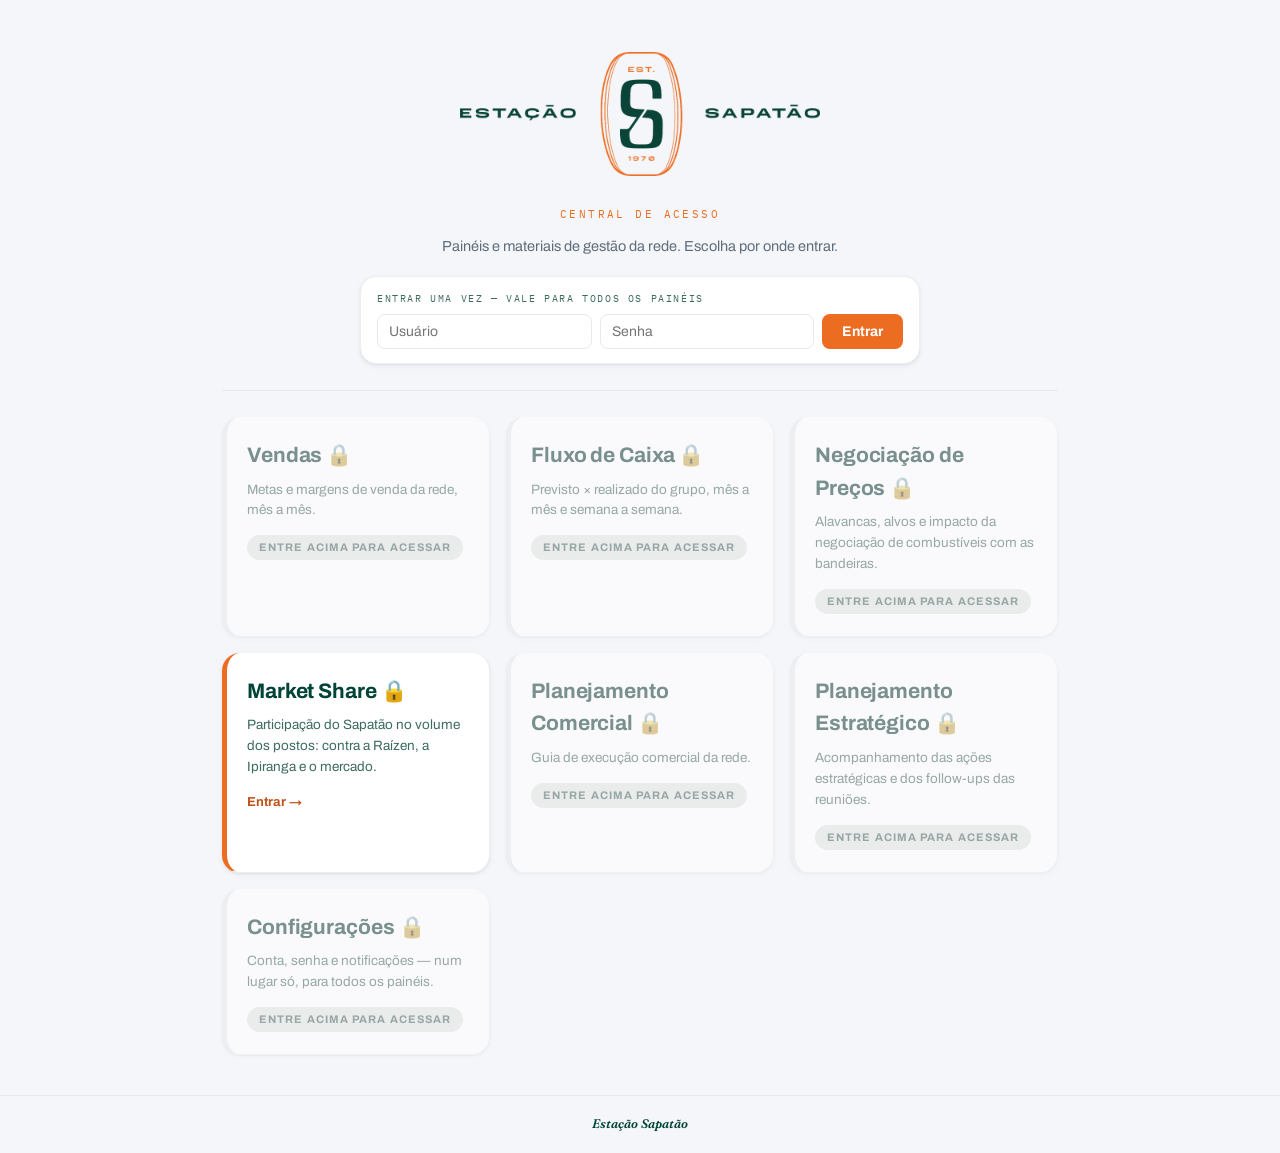
==== commit 7b30b76e: "feat: painel Market Share — participação do Sapatão contra Raízen, Ipiranga e o mercado - mercado/: " ====
--- a/configuracoes/index.html
+++ b/configuracoes/index.html
@@ -272,13 +272,14 @@
 function sel(v,cls,i,ops){return '<select class="'+cls+'" data-i="'+i+'">'+(ops||PERMS).map(p=>'<option value="'+p[0]+'"'+(v===p[0]?' selected':'')+'>'+p[1]+'</option>').join('')+'</select>';}
 function usRender(){
   if(!usDoc)return;
-  usTbl.innerHTML='<tr><th>Usuário</th><th>Vendas</th><th>Fluxo de Caixa</th><th>Negociação</th><th>Plan. Comercial</th><th>Plan. Estratégico</th><th>Admin</th><th>Ativo</th><th>Senha</th></tr>'
+  usTbl.innerHTML='<tr><th>Usuário</th><th>Vendas</th><th>Fluxo de Caixa</th><th>Negociação</th><th>Market Share</th><th>Plan. Comercial</th><th>Plan. Estratégico</th><th>Admin</th><th>Ativo</th><th>Senha</th></tr>'
     +usDoc.usuarios.map((u,i)=>{
       const p=u.perm||{};
       return '<tr><td><input type="text" class="us-nome" data-i="'+i+'" value="'+esc(u.nome)+'"></td>'
         +'<td>'+(u.admin?'<span class="pill">acessa</span>':sel(p.operacional||'nao','us-oper',i,PERMS_OPER))+'</td>'
         +'<td>'+(u.admin?'<span class="pill">acessa</span>':sel(p.fluxo||'nao','us-fluxo',i,PERMS_FLUXO))+'</td>'
         +'<td>'+(u.admin?'<span class="pill">acessa</span>':sel(p.negociacao||'nao','us-neg',i,PERMS_FLUXO))+'</td>'
+        +'<td>'+(u.admin?'<span class="pill">acessa</span>':sel(p.mercado||'nao','us-merc',i,PERMS_FLUXO))+'</td>'
         +'<td>'+(u.admin?'<span class="pill">edita</span>':sel(p.roadmap||'nao','us-roadmap',i))+'</td>'
         +'<td>'+(u.admin?'<span class="pill">edita</span>':sel(p.pe||'nao','us-pe',i,PERMS_PE))+'</td>'
         +'<td><input type="checkbox" class="us-admin" data-i="'+i+'"'+(u.admin?' checked':'')+'></td>'
@@ -304,6 +305,7 @@
   if(ev.target.classList.contains('us-pe'))u.perm.pe=ev.target.value;
   if(ev.target.classList.contains('us-fluxo'))u.perm.fluxo=ev.target.value;
   if(ev.target.classList.contains('us-neg'))u.perm.negociacao=ev.target.value;
+  if(ev.target.classList.contains('us-merc'))u.perm.mercado=ev.target.value;
   if(ev.target.classList.contains('us-oper'))u.perm.operacional=ev.target.value;
   if(ev.target.classList.contains('us-admin')){u.admin=ev.target.checked;usRender();}
   if(ev.target.classList.contains('us-ativo'))u.ativo=ev.target.checked;
@@ -328,7 +330,7 @@
   if(s===null)return;
   if(s.length<6){usDiz('Senha muito curta — usuário não criado.',true);return;}
   const novoId=usId(nome.trim());
-  const novo={id:novoId,nome:nome.trim(),admin:false,ativo:true,perm:{roadmap:'le',pe:'le',fluxo:'nao',operacional:'nao',negociacao:'nao'}};
+  const novo={id:novoId,nome:nome.trim(),admin:false,ativo:true,perm:{roadmap:'le',pe:'le',fluxo:'nao',operacional:'nao',negociacao:'nao',mercado:'nao'}};
   usDiz('Preparando o usuário '+novo.nome+'…');
   usPend.push(window.sapataoAuth.defineSenha(novo,s).then(()=>{
     usDoc.usuarios.push(novo);
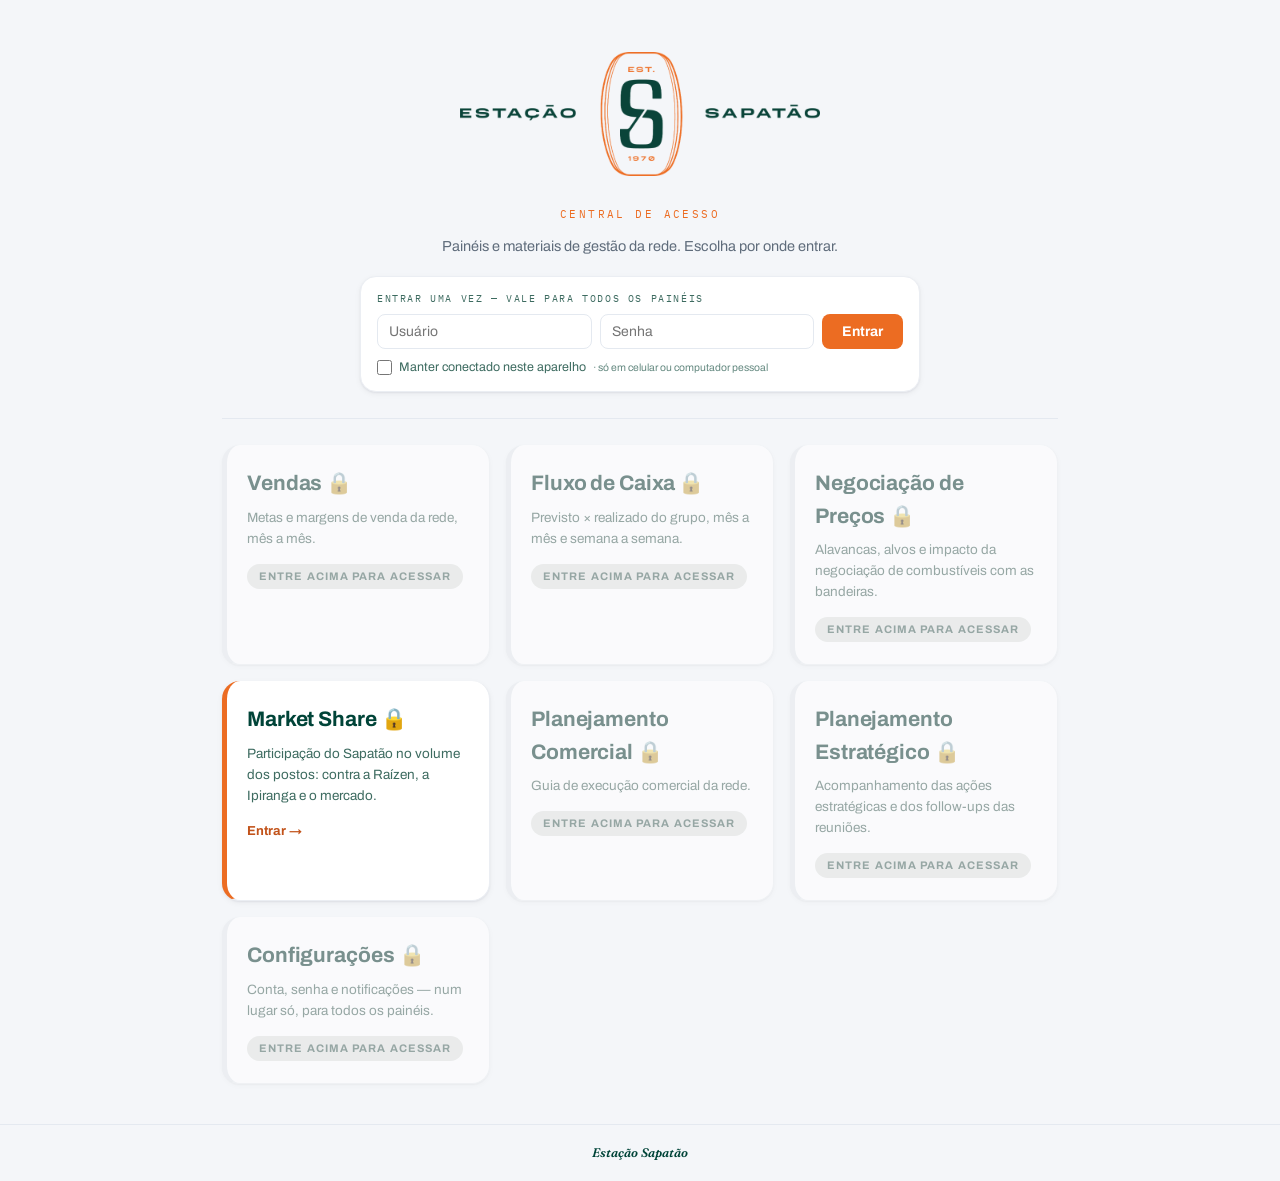
==== commit 0c7e3f7c: "fix: correções de segurança do painel (fase 1) - telas: escape dos campos de ações novas, datas e no" ====
--- a/configuracoes/index.html
+++ b/configuracoes/index.html
@@ -69,10 +69,11 @@
     <p style="margin-bottom:10px">Conectado como <b id="ct-nome">—</b> <span class="pill" id="ct-papel" hidden>admin</span></p>
     <button type="button" class="btn sec" style="margin-top:0" onclick="window.sapataoSair()">Sair — pedir usuário e senha de novo</button>
   </div>
-  <div class="card" style="max-width:430px">
+  <div class="card" style="max-width:430px" id="minha-senha">
+    <p class="lead" id="sn-aviso-trocar" hidden style="margin-bottom:10px;color:#C2531A"><b>Crie a sua senha para liberar os painéis.</b> A atual foi definida pelo administrador.</p>
     <p class="lead" style="margin-bottom:8px"><b style="color:var(--verde)">Trocar a minha senha.</b> Vale para todos os painéis. Precisa da chave de publicação neste aparelho.</p>
     <input type="password" class="campo" id="sn-atual" placeholder="Senha atual" autocomplete="off">
-    <input type="password" class="campo" id="sn-nova" placeholder="Senha nova (mínimo 6 caracteres)" autocomplete="off">
+    <input type="password" class="campo" id="sn-nova" placeholder="Senha nova (mínimo 12 caracteres)" autocomplete="off">
     <input type="password" class="campo" id="sn-conf" placeholder="Repetir a senha nova" autocomplete="off">
     <button type="button" class="btn" id="sn-trocar">Alterar minha senha</button>
     <p class="lead" id="sn-msg" style="margin-top:8px;margin-bottom:0"></p>
@@ -165,6 +166,25 @@
       </div>
       <p class="lead" id="us-msg" style="margin-top:10px;margin-bottom:0"></p>
     </div>
+
+    <h3>Troca da chave dos dados</h3>
+    <div class="card" style="max-width:640px" id="troca-chave">
+      <p class="lead" style="margin-bottom:8px">Gera uma <b>chave nova</b> para todos os dados cifrados do site, recifra cada arquivo num único commit e apaga do cofre a chave antiga. Use quando alguém sair da empresa ou se houver suspeita de vazamento.</p>
+      <p class="lead" style="margin-bottom:8px"><b>O que acontece:</b> só você continua com acesso. Cada pessoa volta a entrar depois que você redefinir a senha dela em "Usuários e permissões" e salvar. As rotinas automáticas param até a chave nova entrar no ambiente do Claude.</p>
+      <input type="password" class="campo campo-mono" id="tc-token" placeholder="Chave de publicação NOVA (token do GitHub recém-criado)" autocomplete="off">
+      <input type="password" class="campo" id="tc-senha" placeholder="A sua senha" autocomplete="off">
+      <label class="lead" style="display:flex;gap:8px;align-items:center;margin:8px 0"><input type="checkbox" id="tc-ok"> Combinei o horário com a equipe e sei que todos vão precisar de senha nova</label>
+      <button type="button" class="btn destaque" id="tc-trocar">Trocar a chave dos dados agora</button>
+      <p class="lead" id="tc-msg" style="margin-top:8px;margin-bottom:0"></p>
+      <div id="tc-resultado" hidden style="margin-top:12px">
+        <p class="lead" style="margin-bottom:6px"><b>Chave nova dos dados.</b> Copie e cole agora no segredo <b>SAPATAO_DEK</b> do ambiente do Claude que roda as rotinas. Ela aparece só desta vez: não mande por e-mail, WhatsApp ou chat.</p>
+        <input type="text" class="campo campo-mono" id="tc-dek" readonly>
+        <div style="display:flex;gap:8px;flex-wrap:wrap">
+          <button type="button" class="btn" id="tc-copiar" style="margin-top:0">Copiar</button>
+          <button type="button" class="btn sec" id="tc-esconder" style="margin-top:0">Já colei — esconder</button>
+        </div>
+      </div>
+    </div>
   </div>
 </div>
 
@@ -181,6 +201,7 @@
   if(A&&A.user){
     document.getElementById('ct-nome').textContent=A.user.nome;
     document.getElementById('ct-papel').hidden=!A.user.admin;
+    const av=document.getElementById('sn-aviso-trocar');if(av)av.hidden=!A.user.trocar;
     document.getElementById('sec-admin').hidden=!A.user.admin;
     if(A.user.admin){pintaChaves();usCarrega();}
   }
@@ -238,7 +259,8 @@
   const conf=document.getElementById('sn-conf').value;
   if(!A||!A.user){snDiz('Recarregue a página e tente de novo.',true);return;}
   if(!token()){snDiz('Este aparelho precisa da chave de publicação para gravar a senha — fale com o administrador.',true);return;}
-  if(nova.length<6){snDiz('A senha nova precisa de pelo menos 6 caracteres.',true);return;}
+  const probl=A.senhaProblema(nova,A.user);if(probl){snDiz(probl,true);return;}
+  if(nova===atual){snDiz('A senha nova precisa ser diferente da atual.',true);return;}
   if(nova!==conf){snDiz('A confirmação não bate com a senha nova.',true);return;}
   snBtn.disabled=true;snDiz('Gravando senha nova…');
   try{
@@ -247,13 +269,16 @@
     if(!eu)throw new Error('seu usuário não está na lista');
     if(!(await A.confere(eu,atual))){snBtn.disabled=false;snDiz('A senha atual não confere.',true);return;}
     await A.defineSenha(eu,nova);
+    delete eu.trocar;
     await gravaUsuarios(doc,sha,'chore: altera a senha do usuário '+eu.nome+' (via Configurações)');
     const sess=JSON.stringify({u:eu.id,h:A.verif(eu)});
     try{
       if(sessionStorage.getItem(A.chave))sessionStorage.setItem(A.chave,sess);
       if(localStorage.getItem(A.chave))localStorage.setItem(A.chave,sess);
     }catch(e){}
-    A.user.kdf=eu.kdf;delete A.user.hash;A.pw=nova;
+    A.user.kdf=eu.kdf;delete A.user.hash;delete A.user.trocar;A.pw=nova;
+    try{const c=JSON.parse(localStorage.getItem('sapatao-usuarios-cache-v1')||'null');if(c&&c.usuarios){c.usuarios.forEach(x=>{if(x.id===eu.id){x.kdf=eu.kdf;delete x.trocar;delete x.hash;}});localStorage.setItem('sapatao-usuarios-cache-v1',JSON.stringify(c));}}catch(e){}
+    const av=document.getElementById('sn-aviso-trocar');if(av)av.hidden=true;
     window.sapataoChave.garante();
     ['sn-atual','sn-nova','sn-conf'].forEach(i=>document.getElementById(i).value='');
     snDiz('Senha alterada! Este aparelho continua conectado; os seus outros aparelhos vão pedir a senha nova.');
@@ -313,11 +338,12 @@
 usTbl.addEventListener('click',ev=>{
   if(!ev.target.classList.contains('us-senha'))return;
   const i=+ev.target.dataset.i,u=usDoc.usuarios[i];
-  const s=prompt('Nova senha para '+u.nome+' (mínimo 6 caracteres):');
+  const s=prompt('Senha provisória para '+u.nome+' (mínimo '+window.sapataoAuth.senhaMin+' caracteres). No primeiro acesso a pessoa troca por uma só dela:');
   if(s===null)return;
-  if(s.length<6){usDiz('Senha muito curta — nada foi alterado.',true);return;}
+  const probl=window.sapataoAuth.senhaProblema(s,u);if(probl){usDiz(probl+' Nada foi alterado.',true);return;}
   usDiz('Preparando a senha de '+u.nome+'…');
   usPend.push(window.sapataoAuth.defineSenha(u,s).then(()=>{
+    if(u.id!==window.sapataoAuth.user.id)u.trocar=true;
     usEnvelopes.push({id:u.id,senha:s});
     usDiz('Senha de '+u.nome+' pronta — clique em "Salvar alterações" para gravar.');
   }));
@@ -326,11 +352,11 @@
   if(!usDoc)return;
   const nome=prompt('Nome do novo usuário:');
   if(!nome||!nome.trim())return;
-  const s=prompt('Senha inicial de '+nome.trim()+' (mínimo 6 caracteres):');
+  const s=prompt('Senha provisória de '+nome.trim()+' (mínimo '+window.sapataoAuth.senhaMin+' caracteres). No primeiro acesso a pessoa troca por uma só dela:');
   if(s===null)return;
-  if(s.length<6){usDiz('Senha muito curta — usuário não criado.',true);return;}
   const novoId=usId(nome.trim());
-  const novo={id:novoId,nome:nome.trim(),admin:false,ativo:true,perm:{roadmap:'le',pe:'le',fluxo:'nao',operacional:'nao',negociacao:'nao',mercado:'nao'}};
+  const probl=window.sapataoAuth.senhaProblema(s,{id:novoId,nome:nome.trim()});if(probl){usDiz(probl+' Usuário não criado.',true);return;}
+  const novo={id:novoId,nome:nome.trim(),admin:false,ativo:true,trocar:true,perm:{roadmap:'le',pe:'le',fluxo:'nao',operacional:'nao',negociacao:'nao',mercado:'nao'}};
   usDiz('Preparando o usuário '+novo.nome+'…');
   usPend.push(window.sapataoAuth.defineSenha(novo,s).then(()=>{
     usDoc.usuarios.push(novo);
@@ -353,12 +379,56 @@
     await gravaUsuarios(usDoc,usSha,'chore: atualiza usuários e permissões (via Configurações)');
     A.usuarios=usDoc.usuarios;
     /* envelope da chave (token + chave dos dados) para cada senha criada/redefinida */
-    for(const env of usEnvelopes)await window.sapataoChave.garantePara(env.id,env.senha);
+    for(const env of usEnvelopes){
+      const u=usDoc.usuarios.find(x=>x.id===env.id);
+      if(u&&u.ativo!==false)await window.sapataoChave.garantePara(env.id,env.senha);
+    }
     usEnvelopes=[];
+    /* quem está desativado perde o envelope: a senha antiga não abre mais a chave */
+    const inativos=usDoc.usuarios.filter(u=>u.ativo===false).map(u=>u.id);
+    if(inativos.length)await window.sapataoChave.removeEnvelopes(inativos);
     usDiz('Usuários gravados! As permissões valem no próximo acesso de cada um.');
     usCarrega();
   }catch(e){usDiz('Não consegui gravar ('+e.message+').',true);}
 });
+
+/* ---- troca da chave dos dados (admin) ---- */
+(function(){
+  const btn=document.getElementById('tc-trocar');if(!btn)return;
+  const msg=document.getElementById('tc-msg');
+  function diz(t,erro){msg.textContent=t;msg.style.color=erro?'#8C1D18':'#1D6B3C';}
+  btn.addEventListener('click',async()=>{
+    const A=window.sapataoAuth;
+    if(!A||!A.user||!A.user.admin){diz('Só o administrador troca a chave.',true);return;}
+    const tk=document.getElementById('tc-token').value.trim(),pw=document.getElementById('tc-senha').value;
+    if(!document.getElementById('tc-ok').checked){diz('Marque a caixa depois de combinar o horário com a equipe.',true);return;}
+    if(!tk){diz('Cole a chave de publicação nova. Crie o token no GitHub antes, conforme o guia.',true);return;}
+    if(tk===window.sapataoChave.token()){diz('Esse é o token que já está em uso. Crie um token novo no GitHub para a troca valer de verdade.',true);return;}
+    if(!pw){diz('Digite a sua senha.',true);return;}
+    if(!confirm('Trocar a chave dos dados agora? Todos, menos você, perdem o acesso até você redefinir a senha de cada um.'))return;
+    btn.disabled=true;
+    try{
+      const r=await window.sapataoCofre.trocaChave({senha:pw,token:tk,progresso:t=>diz(t)});
+      A.pw=pw;
+      document.getElementById('tc-token').value='';document.getElementById('tc-senha').value='';
+      document.getElementById('tc-dek').value=r.dek;
+      document.getElementById('tc-resultado').hidden=false;
+      diz('Pronto: '+r.arquivos+' arquivos recifrados com a chave nova. Agora revogue o token antigo no GitHub e redefina a senha de cada usuário abaixo.');
+      pintaChaves();
+    }catch(e){diz('A troca não foi feita: '+e.message+'. Nada mudou no site.',true);}
+    btn.disabled=false;
+  });
+  document.getElementById('tc-copiar').addEventListener('click',async()=>{
+    const c=document.getElementById('tc-dek');
+    try{await navigator.clipboard.writeText(c.value);diz('Chave copiada. Cole no segredo SAPATAO_DEK do ambiente das rotinas.');}
+    catch(e){c.select();diz('Selecionei a chave: copie com Ctrl+C ou segurando o dedo sobre ela.');}
+  });
+  document.getElementById('tc-esconder').addEventListener('click',()=>{
+    document.getElementById('tc-dek').value='';document.getElementById('tc-resultado').hidden=true;
+    try{navigator.clipboard.writeText('');}catch(e){}
+    diz('Chave escondida. Ela continua só neste aparelho e nos envelopes de senha.');
+  });
+})();
 
 /* --- Tamanho na tela (preferência deste aparelho; o auth.js aplica em todo painel) --- */
 (function(){
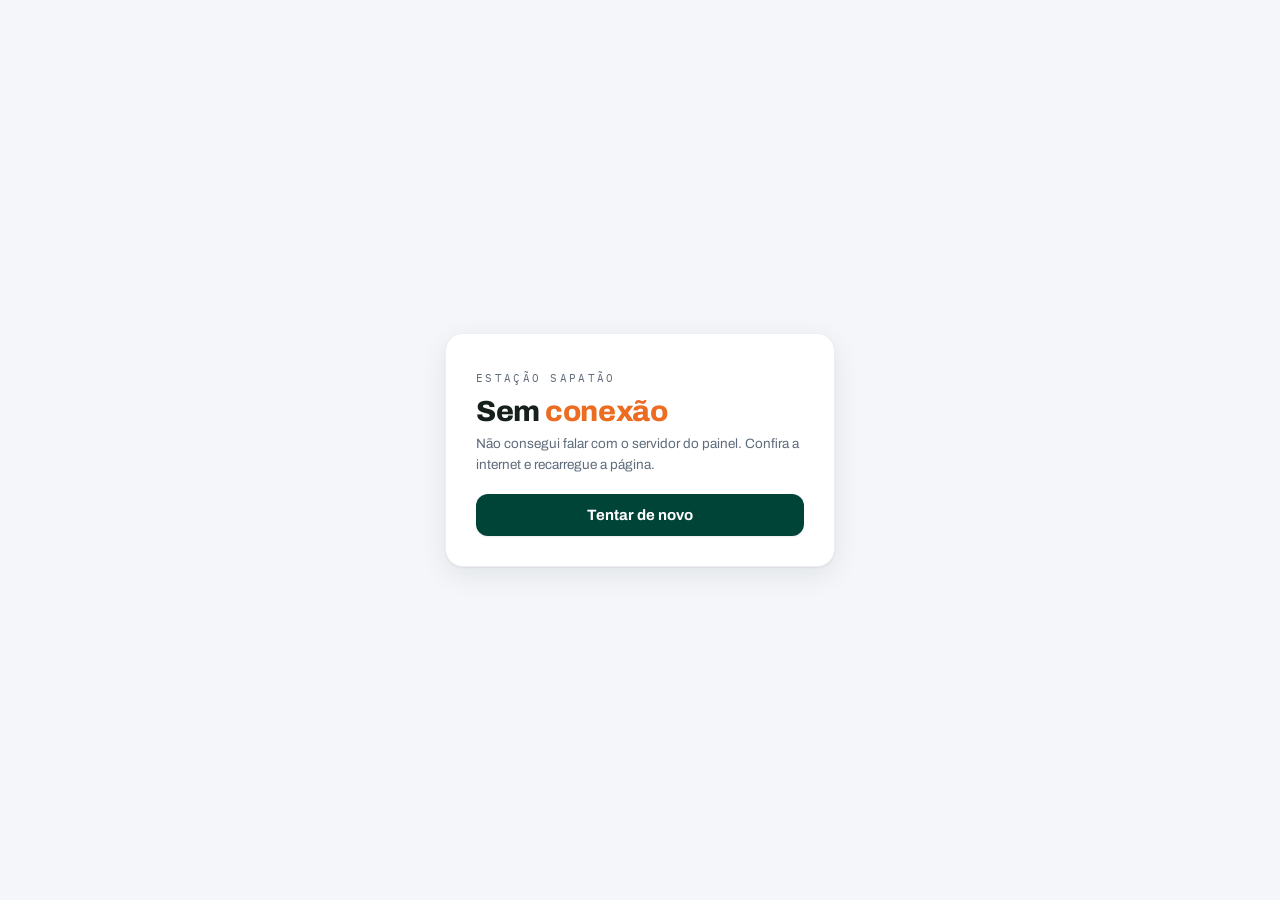
==== commit 161d0286: "feat: servidor próprio do painel na HostGator (login no servidor, token fora do navegador) - servido" ====
--- a/configuracoes/index.html
+++ b/configuracoes/index.html
@@ -210,6 +210,13 @@
   const t=!!token(),d=!!window.sapataoCofre.dek();
   const ct=document.getElementById('cs-token');ct.textContent=t?'presente':'ausente';ct.className='pill '+(t?'ok':'off');
   const cd=document.getElementById('cs-dek');cd.textContent=d?'presente':'ausente';cd.className='pill '+(d?'ok':'off');
+  if(window.sapataoAuth&&window.sapataoAuth.modoServidor){
+    /* modo servidor: o token do GitHub vive só no servidor do painel */
+    ct.textContent='no servidor';ct.className='pill ok';
+    document.getElementById('cs-tem').hidden=true;document.getElementById('cs-sem').hidden=true;
+    const tk=document.getElementById('tc-token');if(tk)tk.hidden=true;
+    return;
+  }
   document.getElementById('cs-tem').hidden=!t;
   document.getElementById('cs-sem').hidden=t;
 }
@@ -258,6 +265,23 @@
   const nova=document.getElementById('sn-nova').value;
   const conf=document.getElementById('sn-conf').value;
   if(!A||!A.user){snDiz('Recarregue a página e tente de novo.',true);return;}
+  if(A.modoServidor){
+    /* modo servidor: o próprio servidor confere a senha atual e aplica a regra */
+    const probl0=A.senhaProblema(nova,A.user);if(probl0){snDiz(probl0,true);return;}
+    if(nova!==conf){snDiz('A confirmação não bate com a senha nova.',true);return;}
+    snBtn.disabled=true;snDiz('Gravando senha nova…');
+    try{
+      const r=await fetch(A.api+'senha',{method:'POST',credentials:'same-origin',headers:{'Content-Type':'application/json'},body:JSON.stringify({atual:atual,nova:nova})});
+      const j=await r.json().catch(()=>({}));
+      if(!r.ok)throw new Error(j.erro||('HTTP '+r.status));
+      Object.assign(A.user,j.user||{});delete A.user.trocar;A.pw=nova;
+      await window.sapataoChave.garante();
+      ['sn-atual','sn-nova','sn-conf'].forEach(i=>document.getElementById(i).value='');
+      const av=document.getElementById('sn-aviso-trocar');if(av)av.hidden=true;
+      snDiz('Senha alterada! Os seus outros aparelhos vão pedir a senha nova.');
+    }catch(e){snDiz('Não consegui gravar ('+e.message+').',true);}
+    snBtn.disabled=false;return;
+  }
   if(!token()){snDiz('Este aparelho precisa da chave de publicação para gravar a senha — fale com o administrador.',true);return;}
   const probl=A.senhaProblema(nova,A.user);if(probl){snDiz(probl,true);return;}
   if(nova===atual){snDiz('A senha nova precisa ser diferente da atual.',true);return;}
@@ -402,8 +426,8 @@
     if(!A||!A.user||!A.user.admin){diz('Só o administrador troca a chave.',true);return;}
     const tk=document.getElementById('tc-token').value.trim(),pw=document.getElementById('tc-senha').value;
     if(!document.getElementById('tc-ok').checked){diz('Marque a caixa depois de combinar o horário com a equipe.',true);return;}
-    if(!tk){diz('Cole a chave de publicação nova. Crie o token no GitHub antes, conforme o guia.',true);return;}
-    if(tk===window.sapataoChave.token()){diz('Esse é o token que já está em uso. Crie um token novo no GitHub para a troca valer de verdade.',true);return;}
+    if(!A.modoServidor&&!tk){diz('Cole a chave de publicação nova. Crie o token no GitHub antes, conforme o guia.',true);return;}
+    if(!A.modoServidor&&tk===window.sapataoChave.token()){diz('Esse é o token que já está em uso. Crie um token novo no GitHub para a troca valer de verdade.',true);return;}
     if(!pw){diz('Digite a sua senha.',true);return;}
     if(!confirm('Trocar a chave dos dados agora? Todos, menos você, perdem o acesso até você redefinir a senha de cada um.'))return;
     btn.disabled=true;
